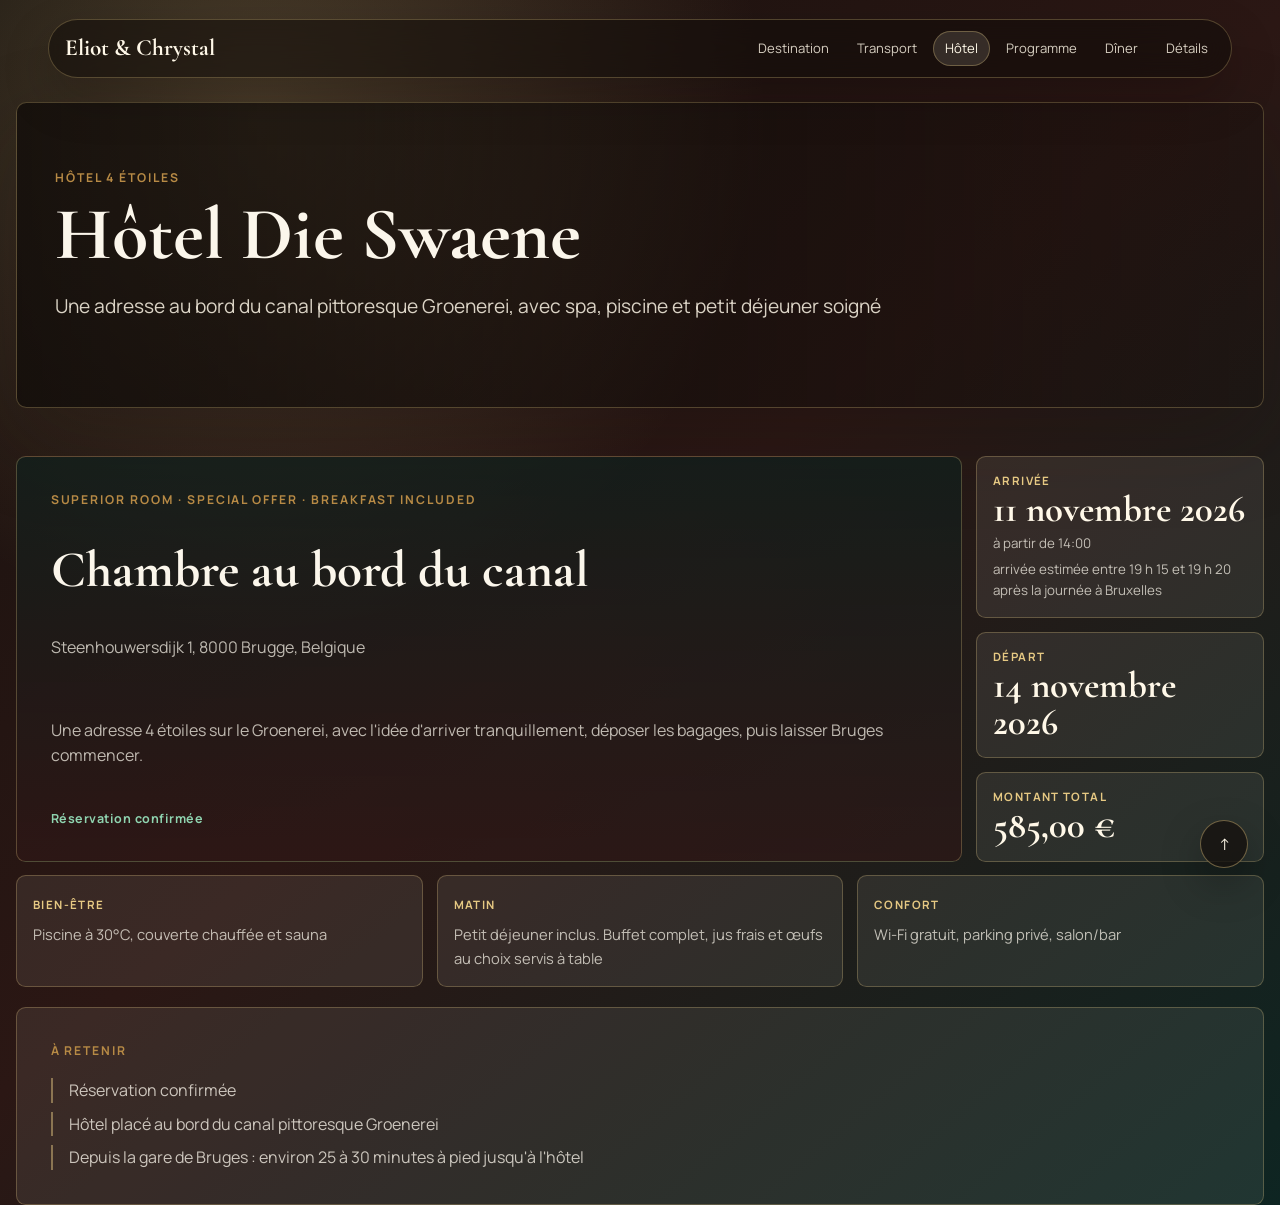
==== hotel.html @ 897fa0b6 "Add files via upload" ====
<!doctype html>
<html lang="fr">
  <head>
    <meta charset="UTF-8" />
    <meta name="viewport" content="width=device-width, initial-scale=1.0" />
    <meta name="description" content="Hôtel Die Swaene à Bruges pour le voyage anniversaire." />
    <title>Hôtel | Die Swaene</title>
    <link rel="preconnect" href="https://images.unsplash.com" />
    <link rel="preconnect" href="https://fonts.googleapis.com" />
    <link rel="preconnect" href="https://fonts.gstatic.com" crossorigin />
    <link href="https://fonts.googleapis.com/css2?family=Cormorant+Garamond:wght@500;600;700&family=Manrope:wght@400;500;600;700&display=swap" rel="stylesheet" />
    <link rel="stylesheet" href="styles.css" />
  </head>
  <body data-page="hotel">
    <main class="page" id="top">
      <nav class="nav" aria-label="Navigation principale">
        <a href="index.html" class="nav__brand" data-nav-page="home">Eliot & Chrystal</a>
        <div class="nav__links">
          <a href="destination.html" data-nav-page="destination">Destination</a>
          <a href="transport.html" data-nav-page="transport">Transport</a>
          <a href="hotel.html" data-nav-page="hotel">Hôtel</a>
          <a href="programme.html" data-nav-page="programme">Programme</a>
          <a href="diner.html" data-nav-page="diner">Dîner</a>
          <a href="details.html" data-nav-page="details">Détails</a>
        </div>
      </nav>
      <a class="back-to-top" href="#top" aria-label="Revenir en haut">↑</a>

      <header class="page-hero page-hero--hotel">
        <p class="kicker">Hôtel 4 étoiles</p>
        <h1>Hôtel Die Swaene</h1>
        <p>Une adresse au bord du canal pittoresque Groenerei, avec spa, piscine et petit déjeuner soigné</p>
      </header>

      <section class="split-layout" aria-label="Informations hôtel">
        <article class="feature-panel feature-panel--hotel">
          <p class="section-label">Superior Room · Special Offer · Breakfast Included</p>
          <h2>Chambre au bord du canal</h2>
          <p class="hotel-address">Steenhouwersdijk 1, 8000 Brugge, Belgique</p>
          <p>Une adresse 4 étoiles sur le Groenerei, avec l'idée d'arriver tranquillement, déposer les bagages, puis laisser Bruges commencer.</p>
          <span class="schedule-status schedule-status--done">Réservation confirmée</span>
        </article>

        <aside class="summary-stack" aria-label="Résumé hôtel">
          <div class="metric-card">
            <span>Arrivée</span>
            <strong>11 novembre 2026</strong>
            <small>à partir de 14:00</small>
            <small>arrivée estimée entre 19 h 15 et 19 h 20 après la journée à Bruxelles</small>
          </div>
          <div class="metric-card">
            <span>Départ</span>
            <strong>14 novembre 2026</strong>
          </div>
          <div class="metric-card">
            <span>Montant total</span>
            <strong>585,00 €</strong>
          </div>
        </aside>
      </section>

      <section class="info-strip" aria-label="Facilités de l'hôtel">
        <article>
          <span>Bien-être</span>
          <p>Piscine à 30°C, couverte chauffée et sauna</p>
        </article>
        <article>
          <span>Matin</span>
          <p>Petit déjeuner inclus. Buffet complet, jus frais et œufs au choix servis à table</p>
        </article>
        <article>
          <span>Confort</span>
          <p>Wi-Fi gratuit, parking privé, salon/bar</p>
        </article>
      </section>

      <section class="content-panel content-panel--compact">
        <p class="section-label">À retenir</p>
        <ul class="fact-list fact-list--compact">
          <li>Réservation confirmée</li>
          <li>Hôtel placé au bord du canal pittoresque Groenerei</li>
          <li>Depuis la gare de Bruges : environ 25 à 30 minutes à pied jusqu'à l'hôtel</li>
        </ul>
      </section>
    </main>
    <script src="app.js" defer></script>
  </body>
</html>
---- styles.css ----
:root {
  --ink: #211a16;
  --muted: #756a61;
  --paper: #f7f0e4;
  --paper-deep: #e8d8bf;
  --gold: #b78a45;
  --gold-light: #e6c983;
  --wine: #5b1725;
  --green: #173d36;
  --cream: #fbf6eb;
  --shadow: 0 30px 90px rgba(22, 17, 12, 0.24);
  --content-width: 92rem;
  font-family: "Manrope", sans-serif;
  color: var(--ink);
  background: #17120f;
}

* {
  box-sizing: border-box;
}

[hidden] {
  display: none !important;
}

html {
  scroll-behavior: smooth;
  scroll-padding-top: 6.5rem;
}

body {
  margin: 0;
  min-width: 320px;
  background:
    radial-gradient(circle at 20% 10%, rgba(230, 201, 131, 0.24), transparent 32rem),
    linear-gradient(140deg, #16110e 0%, #2b1714 48%, #0e2522 100%);
}
button,
a {
  font: inherit;
}
a {
  color: inherit;
  text-decoration: none;
}

img {
  display: block;
  width: 100%;
}

.experience {
  min-height: 100vh;
  overflow: hidden;
}

.page {
  min-height: 100vh;
  padding-top: clamp(5.6rem, 8vw, 6.6rem);
  color: var(--cream);
}

body[data-page="diner"] .page {
  padding-bottom: 6rem;
}

.letter-scene {
  position: fixed;
  inset: 0;
  z-index: 40;
  display: flex;
  flex-direction: column;
  align-items: center;
  justify-content: center;
  gap: clamp(1.4rem, 4vw, 2.5rem);
  padding: 2rem;
  overflow-y: auto;
  background:
    radial-gradient(circle at 50% 42%, rgba(230, 201, 131, 0.2), transparent 28rem),
    linear-gradient(rgba(12, 10, 9, 0.34), rgba(12, 10, 9, 0.78)),
    url("https://images.unsplash.com/photo-1516571748831-5d81767b788d?auto=format&fit=crop&w=1600&q=85") center/cover;
  transition: opacity 900ms ease, visibility 900ms ease, transform 900ms ease;
}

.letter-scene__intro {
  position: relative;
  z-index: 2;
  color: #fff8e8;
  text-align: center;
  animation: riseIn 1000ms ease both 250ms;
}

.letter-scene__intro p {
  margin: 0 0 0.35rem;
  color: var(--gold-light);
  font-size: 0.78rem;
  font-weight: 700;
  letter-spacing: 0.2em;
  text-transform: uppercase;
}

.letter-scene__intro h2 {
  margin: 0;
  font-family: "Cormorant Garamond", serif;
  font-size: clamp(2.6rem, 7vw, 5.2rem);
  line-height: 0.9;
}

.letter-scene__open,
.letter-scene__return {
  position: relative;
  z-index: 7;
  border: 1px solid var(--gold-light);
  border-radius: 2rem;
  padding: 0.75rem 1.2rem;
  background: var(--wine);
  color: var(--cream);
  cursor: pointer;
}

.letter-scene__return {
  border-color: transparent;
  background: transparent;
  text-decoration: underline;
}

.letter-scene button:focus-visible,
.hero__replay:focus-visible,
.hero__shortcut:focus-visible,
.hero__cta:focus-visible {
  outline: 2px solid var(--gold-light);
  outline-offset: 4px;
}

.letter-sparks {
  position: absolute;
  inset: 0;
  overflow: hidden;
  pointer-events: none;
}

.letter-sparks span {
  position: absolute;
  width: 0.35rem;
  height: 0.35rem;
  border-radius: 50%;
  background: var(--gold-light);
  box-shadow: 0 0 1rem rgba(230, 201, 131, 0.9);
  opacity: 0.55;
  animation: sparkle 4.8s ease-in-out infinite;
}

.letter-sparks span:nth-child(1) { left: 16%; top: 26%; animation-delay: 0ms; }
.letter-sparks span:nth-child(2) { left: 78%; top: 28%; animation-delay: 650ms; }
.letter-sparks span:nth-child(3) { left: 23%; top: 73%; animation-delay: 1200ms; }
.letter-sparks span:nth-child(4) { left: 69%; top: 76%; animation-delay: 1800ms; }
.letter-sparks span:nth-child(5) { left: 47%; top: 18%; animation-delay: 2400ms; }
.letter-sparks span:nth-child(6) { left: 52%; top: 84%; animation-delay: 3000ms; }

.letter-light {
  position: absolute;
  width: min(78vw, 48rem);
  aspect-ratio: 1;
  border-radius: 50%;
  background: radial-gradient(circle, rgba(255, 238, 191, 0.34), transparent 66%);
  filter: blur(10px);
  animation: glow 5s ease-in-out infinite alternate;
}

.envelope {
  position: relative;
  width: min(90vw, 43rem);
  height: min(58vw, 25rem);
  min-height: 17rem;
  border: 0;
  padding: 0;
  background: transparent;
  cursor: pointer;
  filter: drop-shadow(0 2rem 4rem rgba(10, 7, 5, 0.42));
  animation: arrive 1200ms cubic-bezier(0.2, 0.75, 0.2, 1) both;
  transition: filter 420ms ease, transform 420ms ease;
}

.envelope__shine {
  position: absolute;
  inset: -18%;
  z-index: 6;
  background: linear-gradient(105deg, transparent 35%, rgba(255, 248, 232, 0.32) 46%, transparent 58%);
  opacity: 0;
  transform: translateX(-55%);
  pointer-events: none;
}

.envelope:hover,
.envelope:focus-visible {
  filter: drop-shadow(0 2.4rem 4.8rem rgba(10, 7, 5, 0.52));
  transform: translateY(-0.35rem);
}

.envelope:focus-visible {
  outline: 2px solid var(--gold-light);
  outline-offset: 0.55rem;
}

.envelope__back,
.envelope__front,
.envelope__flap {
  position: absolute;
  inset: 0;
  border-radius: 0.75rem;
  background:
    linear-gradient(135deg, rgba(255, 255, 255, 0.42), transparent 42%),
    linear-gradient(160deg, #eadcc6, #b99060);
}

.envelope__back {
  z-index: 1;
}

.envelope__front {
  clip-path: polygon(0 34%, 50% 70%, 100% 34%, 100% 100%, 0 100%);
  z-index: 3;
}

.envelope__flap {
  clip-path: polygon(0 0, 50% 56%, 100% 0);
  z-index: 2;
  background: linear-gradient(180deg, #d2b180, #8c633e);
  transform-origin: top center;
  transition: transform 850ms cubic-bezier(0.2, 0.72, 0.16, 1);
}

.kicker,
.section-label {
  margin: 0 0 0.8rem;
  color: var(--gold);
  font-size: 0.76rem;
  font-weight: 700;
  letter-spacing: 0.16em;
  text-transform: uppercase;
}

.hero h1,
.page-hero h1,
.content-panel h2,
.itinerary h1,
.detail-panel h1,
.section-heading h2,
.detail-panel h2 {
  margin: 0;
  font-family: "Cormorant Garamond", serif;
  font-weight: 700;
  line-height: 0.95;
}

.hero__cta {
  display: inline-flex;
  align-items: center;
  justify-content: center;
  min-height: 3.3rem;
  margin-top: 1.2rem;
  padding: 0.9rem 1.35rem;
  border: 1px solid rgba(183, 138, 69, 0.72);
  border-radius: 999px;
  background: rgba(255, 248, 232, 0.12);
  color: #fff5df;
  cursor: pointer;
  transition: transform 180ms ease, box-shadow 180ms ease;
  backdrop-filter: blur(18px);
}

.hero__cta:hover {
  transform: translateY(-2px);
}

.page-hero {
  width: min(100% - 2rem, var(--content-width));
  min-height: 34vh;
  display: flex;
  flex-direction: column;
  justify-content: flex-end;
  margin: 0 auto;
  padding: clamp(2.2rem, 5vw, 4rem) clamp(1.3rem, 3vw, 2.4rem);
  border: 1px solid rgba(230, 201, 131, 0.28);
  border-radius: 0.65rem;
  background:
    linear-gradient(90deg, rgba(18, 13, 10, 0.78), rgba(18, 13, 10, 0.34)),
    url("https://images.unsplash.com/photo-1575474533217-5624da2b24d9?auto=format&fit=crop&w=1800&q=86") center/cover;
  box-shadow: var(--shadow);
}

.page-hero--destination {
  background:
    linear-gradient(90deg, rgba(18, 13, 10, 0.78), rgba(18, 13, 10, 0.28)),
    url("https://images.unsplash.com/photo-1551867633-194f125bddfa?auto=format&fit=crop&w=1800&q=86") center/cover;
}

.page-hero--hotel {
  background:
    linear-gradient(90deg, rgba(18, 13, 10, 0.82), rgba(18, 13, 10, 0.32)),
    url("https://cf.bstatic.com/xdata/images/hotel/max1024x768/216844436.jpg?k=ba3494d7cc664f8fd268b8b6c7fc152a988aed9ec8a101e6c4f894777fe26866&o=") center/cover;
}

.page-hero--transport {
  background:
    linear-gradient(90deg, rgba(18, 13, 10, 0.82), rgba(18, 13, 10, 0.24)),
    url("https://images.unsplash.com/photo-1547756536-cde3673fa2e5?q=80&w=2141&auto=format&fit=crop&ixlib=rb-4.1.0&ixid=M3wxMjA3fDB8MHxwaG90by1wYWdlfHx8fGVufDB8fHx8fA%3D%3D") center/cover;
}

.page-hero--diner {
  background:
    linear-gradient(90deg, rgba(18, 13, 10, 0.84), rgba(91, 23, 37, 0.34)),
    url("https://images.unsplash.com/photo-1414235077428-338989a2e8c0?auto=format&fit=crop&w=1800&q=86") center/cover;
}

.page-hero--compact {
  min-height: 28vh;
}

.page-hero h1 {
  max-width: 100%;
  font-size: clamp(2.55rem, 5.8vw, 4.9rem);
}

.page-hero p:not(.kicker) {
  max-width: 70rem;
  color: rgba(255, 248, 232, 0.84);
  font-size: clamp(1rem, 1.8vw, 1.2rem);
  line-height: 1.85;
}

.page-section,
.page-grid {
  width: min(100% - 2rem, var(--content-width));
  margin: 0 auto;
  padding: clamp(2.4rem, 5vw, 4.2rem) 0;
}

.page-grid {
  display: grid;
  grid-template-columns: minmax(0, 1.45fr) minmax(18rem, 0.55fr);
  gap: 1rem;
}

.content-panel {
  padding: clamp(1.25rem, 3vw, 2.1rem);
  border: 1px solid rgba(230, 201, 131, 0.28);
  border-radius: 0.6rem;
  background: rgba(251, 246, 235, 0.08);
}

.content-panel--wide {
  min-height: 16rem;
}

.content-panel--compact {
  width: min(100% - 2rem, var(--content-width));
  margin: clamp(0.85rem, 2vw, 1.25rem) auto 0;
}

.content-panel h2,
.itinerary h1,
.detail-panel h1 {
  font-size: clamp(2rem, 4vw, 3.45rem);
}

.content-panel p:not(.section-label) {
  color: rgba(251, 246, 235, 0.74);
  line-height: 1.85;
}

.wax-seal {
  position: absolute;
  left: 50%;
  top: 51%;
  z-index: 5;
  display: grid;
  grid-template-columns: repeat(3, auto);
  gap: 0.05rem;
  place-items: center;
  width: 6rem;
  height: 6rem;
  border: 0;
  border-radius: 50%;
  background:
    radial-gradient(circle at 35% 30%, rgba(255, 255, 255, 0.25), transparent 20%),
    linear-gradient(135deg, #8d2434, #4f101b 70%);
  color: #f7d88c;
  box-shadow: 0 1rem 2.2rem rgba(52, 11, 18, 0.34), inset 0 0 0 0.34rem rgba(255, 215, 132, 0.12);
  transform: translate(-50%, -50%);
  transition: opacity 520ms ease, transform 520ms ease, filter 520ms ease;
}

.wax-seal span {
  font-family: "Cormorant Garamond", serif;
  font-size: 1.05rem;
  font-weight: 700;
}

.is-opening.envelope {
  transform: translateY(-0.65rem) scale(1.04);
  filter: drop-shadow(0 2rem 5rem rgba(230, 201, 131, 0.3));
}

.is-opening .envelope__shine {
  animation: shineSweep 850ms ease forwards;
}

.is-opening .envelope__flap {
  transform: rotateX(180deg) translateY(-0.35rem);
}

.is-opening .wax-seal {
  opacity: 0;
  filter: blur(2px);
  pointer-events: none;
  transform: translate(-50%, -50%) scale(1.45) rotate(-10deg);
}

.reveal-site {
  opacity: 1;
  transition: opacity 600ms ease;
}

.reveal-site.is-concealed {
  opacity: 0;
}

.hero {
  position: relative;
  isolation: isolate;
  min-height: 70vh;
  display: flex;
  flex-direction: column;
  justify-content: flex-end;
  padding: clamp(6rem, 9vw, 7.5rem) clamp(1.2rem, 4vw, 3.2rem) clamp(2.2rem, 5vw, 3.8rem);
  color: #fff8e8;
  background: #173d36;
}

.hero__image,
.hero::after {
  position: absolute;
  inset: 0;
  width: 100%;
  height: 100%;
  z-index: -1;
}

.hero__image {
  object-fit: cover;
  object-position: center 45%;
}

.hero::after {
  content: "";
  background: linear-gradient(90deg, rgba(18, 13, 10, 0.82), rgba(18, 13, 10, 0.2)), linear-gradient(0deg, rgba(18, 13, 10, 0.55), transparent);
}

.hero__actions {
  display: flex;
  flex-wrap: wrap;
  align-items: center;
  gap: 0.75rem 1.25rem;
  margin-top: 1rem;
}

.hero__actions .hero__cta {
  margin-top: 0;
  background: var(--wine);
}

.hero__shortcut {
  padding: 0.65rem 0;
  text-decoration: underline;
  text-underline-offset: 0.25em;
}

.hero__replay {
  display: block;
  margin-top: 1.25rem;
  padding: 0.5rem 0;
  border: 0;
  background: transparent;
  color: var(--gold-light);
  font-size: 0.85rem;
  text-decoration: underline;
  cursor: pointer;
}

.photo-credit {
  max-width: var(--content-width);
  margin: 0 auto;
  padding: 0 1rem 1rem;
  color: rgba(251, 246, 235, 0.7);
  font-size: 0.75rem;
}

.photo-credit a {
  text-decoration: underline;
}

.nav {
  position: fixed;
  top: clamp(0.75rem, 2vw, 1.2rem);
  left: 50%;
  z-index: 30;
  display: flex;
  align-items: center;
  justify-content: space-between;
  gap: 1rem;
  width: min(calc(100% - 2rem), 74rem);
  padding: 0.65rem 0.7rem 0.65rem 1rem;
  border: 1px solid rgba(230, 201, 131, 0.28);
  border-radius: 999px;
  background: rgba(18, 13, 10, 0.58);
  color: #fff8e8;
  box-shadow: 0 1.2rem 3rem rgba(8, 6, 4, 0.22);
  backdrop-filter: blur(18px);
  transform: translateX(-50%);
}

.nav__brand {
  font-family: "Cormorant Garamond", serif;
  font-size: 1.45rem;
  font-weight: 700;
}

.nav__links {
  display: flex;
  gap: 0.25rem;
  color: rgba(255, 248, 232, 0.82);
  font-size: 0.82rem;
}

.nav__links a {
  padding: 0.55rem 0.75rem;
  border-radius: 999px;
  transition: background 180ms ease, color 180ms ease;
}

.nav__links a:hover,
.nav__links a:focus-visible,
.nav__links a.is-active {
  background: rgba(255, 248, 232, 0.12);
  color: #fff8e8;
}

.nav__links a.is-active {
  box-shadow: inset 0 0 0 1px rgba(230, 201, 131, 0.32);
}

.back-to-top {
  position: fixed;
  right: clamp(1rem, 2.6vw, 2rem);
  bottom: clamp(1rem, 2.6vw, 2rem);
  z-index: 31;
  display: grid;
  place-items: center;
  width: 3rem;
  height: 3rem;
  border: 1px solid rgba(230, 201, 131, 0.42);
  border-radius: 50%;
  background: rgba(18, 13, 10, 0.68);
  color: #fff8e8;
  box-shadow: 0 1rem 2.6rem rgba(8, 6, 4, 0.28);
  backdrop-filter: blur(18px);
  opacity: 1;
  transform: translateY(0);
  transition: opacity 220ms ease, transform 220ms ease, background 180ms ease;
}

.back-to-top:hover,
.back-to-top:focus-visible {
  background: rgba(91, 23, 37, 0.82);
}

.hero__content {
  width: min(100%, var(--content-width));
  margin: 0 auto;
  animation: riseIn 900ms ease both;
}

.hero h1 {
  max-width: 100%;
  font-size: clamp(3rem, 7.2vw, 6.2rem);
}

.hero p:not(.kicker) {
  max-width: 46rem;
  color: rgba(255, 248, 232, 0.84);
  font-size: clamp(1rem, 1.8vw, 1.2rem);
  line-height: 1.85;
}

.quick-nav,
.itinerary,
.details {
  width: min(100% - 2rem, var(--content-width));
  margin: 0 auto;
  padding: clamp(2.4rem, 5vw, 4.2rem) 0;
}

.quick-nav {
  display: grid;
  grid-template-columns: repeat(4, minmax(0, 1fr));
  gap: 0.75rem;
  padding-top: clamp(1.4rem, 3vw, 2.2rem);
  padding-bottom: clamp(1.4rem, 3vw, 2.2rem);
  color: var(--cream);
}

.quick-nav a {
  display: grid;
  gap: 0.35rem;
  min-height: 4.7rem;
  padding: 0.8rem;
  border: 1px solid rgba(230, 201, 131, 0.24);
  border-radius: 0.55rem;
  background: rgba(251, 246, 235, 0.08);
  transition: background 180ms ease, transform 180ms ease;
}

.quick-nav a:hover,
.quick-nav a:focus-visible {
  background: rgba(251, 246, 235, 0.13);
  transform: translateY(-2px);
}

.quick-nav span {
  color: var(--gold-light);
  font-size: 0.72rem;
  font-weight: 700;
  letter-spacing: 0.12em;
  text-transform: uppercase;
}

.quick-nav strong {
  max-width: 100%;
  font-family: "Cormorant Garamond", serif;
  font-size: 1.18rem;
  line-height: 1.05;
}

.section-heading h2,
.detail-panel h2 {
  font-size: clamp(2.1rem, 4.5vw, 3.7rem);
}

.promise-card h3 {
  margin: 0;
  font-family: "Cormorant Garamond", serif;
  font-size: clamp(1.7rem, 3vw, 2.65rem);
  line-height: 1;
}

.itinerary {
  color: var(--cream);
}

.split-layout {
  width: min(100% - 2rem, var(--content-width));
  display: grid;
  grid-template-columns: minmax(0, 1.55fr) minmax(18rem, 0.45fr);
  gap: 0.85rem;
  margin: 0 auto;
  padding: clamp(1.6rem, 4vw, 3rem) 0 0;
}

.feature-panel,
.metric-card,
.info-strip article {
  border: 1px solid rgba(230, 201, 131, 0.28);
  border-radius: 0.6rem;
  background: rgba(251, 246, 235, 0.08);
}

.feature-panel {
  min-height: 20rem;
  display: flex;
  flex-direction: column;
  justify-content: space-between;
  padding: clamp(1.25rem, 3vw, 2.1rem);
}

.feature-panel--hotel {
  background:
    linear-gradient(rgba(17, 31, 28, 0.78), rgba(47, 23, 22, 0.68)),
    url("https://lh3.googleusercontent.com/gps-cs-s/AHRPTWn5mnzb-MO9X4YHI0JBAw7V761JfwAWhmIZte0hNxw83ujZVccYjxFe50Y20tXw3RKgRbF8bBerBMBnYt1OEQO-olUUBaBmmZezOGZ3fZY389JAwWdXqmCw-1Qeg7gKebZ9RS7q=s1360-w1360-h1020-rw") center/cover;
}

.feature-panel--transport {
  background:
    linear-gradient(135deg, rgba(23, 61, 54, 0.8), rgba(36, 20, 16, 0.72)),
    url("https://positivr.fr/wp-content/uploads/2018/07/image-une-15-plus-beaux-voyages-train-monde.jpg") center/cover;
}

.feature-panel--diner {
  background:
    linear-gradient(135deg, rgba(91, 23, 37, 0.78), rgba(36, 20, 16, 0.72)),
    radial-gradient(circle at 18% 18%, rgba(230, 201, 131, 0.2), transparent 22rem);
}

.feature-panel h2 {
  max-width: 100%;
  margin: 0;
  font-family: "Cormorant Garamond", serif;
  font-size: clamp(2.1rem, 4vw, 3.4rem);
  line-height: 0.95;
}

.feature-panel p:not(.section-label),
.metric-card small,
.info-strip p {
  color: rgba(251, 246, 235, 0.72);
  line-height: 1.6;
}

.route-timeline {
  display: grid;
  gap: 0.65rem;
  margin-top: 1.1rem;
}

.route-timeline div {
  display: grid;
  grid-template-columns: auto 1fr;
  gap: 0.15rem 0.75rem;
  align-items: center;
  padding: 0.85rem;
  border: 1px solid rgba(230, 201, 131, 0.24);
  border-radius: 0.5rem;
  background: rgba(251, 246, 235, 0.08);
}

.route-timeline span {
  grid-row: span 2;
  display: grid;
  place-items: center;
  width: 2rem;
  height: 2rem;
  border-radius: 50%;
  background: rgba(230, 201, 131, 0.18);
  color: var(--gold-light);
  font-size: 0.72rem;
  font-weight: 700;
}

.route-timeline strong {
  color: #fff8e8;
}

.route-timeline small {
  color: rgba(251, 246, 235, 0.66);
}

.summary-stack {
  display: grid;
  gap: 0.85rem;
}

.metric-card {
  display: grid;
  gap: 0.25rem;
  padding: 1rem;
}

.metric-card--gold {
  background: rgba(183, 138, 69, 0.16);
}

.metric-card span,
.info-strip span {
  color: var(--gold-light);
  font-size: 0.72rem;
  font-weight: 700;
  letter-spacing: 0.12em;
  text-transform: uppercase;
}

.metric-card strong,
.info-strip strong {
  color: #fff8e8;
  font-family: "Cormorant Garamond", serif;
  font-size: clamp(1.6rem, 3vw, 2.3rem);
  line-height: 1;
}

.info-strip {
  width: min(100% - 2rem, var(--content-width));
  display: grid;
  grid-template-columns: repeat(3, minmax(0, 1fr));
  gap: 0.85rem;
  margin: 0.85rem auto 0;
}

.info-strip article {
  padding: 1rem;
}

.info-strip p {
  margin: 0.55rem 0 0;
  font-size: 0.92rem;
}

.schedule-grid {
  display: grid;
  grid-template-columns: repeat(2, minmax(0, 1fr));
  gap: 0.85rem;
}

.schedule-card {
  display: grid;
  gap: 0.65rem;
  padding: clamp(1.15rem, 2.4vw, 1.6rem);
  border: 1px solid rgba(230, 201, 131, 0.28);
  border-radius: 0.6rem;
  background: rgba(251, 246, 235, 0.08);
}

.schedule-leg {
  display: flex;
  align-items: center;
  justify-content: space-between;
  gap: 0.85rem;
  padding: 0.85rem;
  border: 1px solid rgba(230, 201, 131, 0.22);
  border-radius: 0.5rem;
  background: rgba(12, 10, 9, 0.2);
}

.schedule-leg strong {
  color: #fff8e8;
  font-family: "Cormorant Garamond", serif;
  font-size: 1.15rem;
}

.schedule-leg small {
  display: block;
  margin-top: 0.15rem;
  color: rgba(251, 246, 235, 0.66);
  font-size: 0.82rem;
}

.schedule-leg__time {
  text-align: right;
}

.schedule-status {
  color: var(--gold-light);
  font-size: 0.78rem;
  font-weight: 700;
  letter-spacing: 0.04em;
}

.schedule-status--done {
  color: #8fd4b0;
}

.schedule-note {
  margin: 1rem 0 0;
  color: rgba(251, 246, 235, 0.72);
  line-height: 1.6;
}

.schedule-note a {
  color: var(--gold-light);
  text-decoration: underline;
  text-underline-offset: 0.18em;
}

.hotel-address {
  color: rgba(251, 246, 235, 0.72);
  line-height: 1.75;
}

.fact-list {
  display: grid;
  gap: 0.55rem;
  margin: 0;
  padding: 0;
  list-style: none;
  color: rgba(251, 246, 235, 0.76);
  line-height: 1.55;
}

.fact-list li {
  padding-left: 1rem;
  border-left: 2px solid rgba(230, 201, 131, 0.48);
}

.fact-list--compact {
  margin-top: 1.2rem;
}

.hotel-address {
  margin: 0.9rem 0 1rem;
}

.reservation-link {
  align-self: start;
  margin-top: auto;
  padding: 0.85rem 1.2rem;
  border: 1px solid rgba(230, 201, 131, 0.72);
  border-radius: 999px;
  background: rgba(255, 248, 232, 0.12);
  color: #fff5df;
  backdrop-filter: blur(18px);
  transition: transform 180ms ease, background 180ms ease;
}

.reservation-link:hover {
  background: rgba(255, 248, 232, 0.18);
  transform: translateY(-2px);
}

.reservation-link--secondary {
  background: rgba(183, 138, 69, 0.14);
}

.action-row {
  display: flex;
  flex-wrap: wrap;
  gap: 0.7rem;
  margin-top: auto;
}

.action-row .reservation-link {
  margin-top: 0;
}

.section-heading {
  display: flex;
  align-items: end;
  justify-content: space-between;
  gap: 2rem;
  margin-bottom: 1.25rem;
}

.section-heading__copy {
  max-width: 56rem;
  margin: 0;
  color: rgba(251, 246, 235, 0.72);
  line-height: 1.75;
}

.itinerary.page-section {
  padding: 1.2rem 0 2rem;
}

.itinerary .section-heading {
  align-items: center;
  gap: 1rem;
  margin-bottom: 1.2rem;
}

.itinerary .section-heading__copy {
  max-width: 28rem;
  font-size: 0.85rem;
  line-height: 1.5;
}

.days {
  display: grid;
  gap: 0.8rem;
}

.day-card {
  display: grid;
  grid-template-columns: minmax(10rem, 0.65fr) minmax(0, 3fr);
  gap: 1.4rem;
  padding: 1.25rem;
  border: 1px solid rgba(230, 201, 131, 0.2);
  border-radius: 0.65rem;
  background: rgba(251, 246, 235, 0.045);
}

.day-card__header {
  min-width: 0;
}

.day-card__date {
  color: var(--gold-light);
  font-size: 0.7rem;
  font-weight: 700;
  letter-spacing: 0.05em;
  text-transform: uppercase;
}

.day-card h2 {
  margin: 0.55rem 0;
  font-family: "Cormorant Garamond", serif;
  font-size: 1.9rem;
  line-height: 1;
}

.day-card p {
  margin: 0;
  color: rgba(251, 246, 235, 0.65);
  font-size: 0.78rem;
  line-height: 1.55;
}

.day-card__sections {
  display: grid;
  grid-template-columns: repeat(3, minmax(0, 1fr));
  gap: 1.1rem;
}

.day-card__sections:has(> :last-child:nth-child(2)) {
  grid-template-columns: repeat(2, minmax(0, 1fr));
}

.day-card__section {
  min-width: 0;
  padding-left: 1rem;
  border-left: 1px solid rgba(230, 201, 131, 0.22);
}

.day-card__section h3 {
  margin: 0 0 0.65rem;
  color: var(--gold-light);
  font-size: 0.76rem;
  line-height: 1.4;
}

.day-card__list {
  display: grid;
  gap: 0.6rem;
  margin: 0;
  padding: 0;
  list-style: none;
  color: rgba(251, 246, 235, 0.82);
  font-size: 0.82rem;
  line-height: 1.55;
}

.day-card__list strong {
  color: var(--cream);
  white-space: nowrap;
}

.day-card__list a {
  color: var(--gold-light);
  text-decoration: underline;
  text-underline-offset: 0.18em;
}

.day-card__places {
  display: grid;
  margin: 0;
  padding: 0;
  list-style: none;
}

.day-card__places li + li {
  border-top: 1px solid rgba(230, 201, 131, 0.12);
}

.day-card__places a {
  display: grid;
  grid-template-columns: minmax(0, 1fr) auto;
  gap: 0.15rem 0.5rem;
  padding: 0.5rem 0;
  color: var(--cream);
  font-size: 0.82rem;
  line-height: 1.4;
  overflow-wrap: anywhere;
}

.day-card__places li:first-child a {
  padding-top: 0;
}

.day-card__map-label {
  color: var(--gold-light);
  font-size: 1rem;
}

.day-card__places a:hover,
.day-card__places a:focus-visible {
  color: var(--gold-light);
  text-decoration: underline;
  text-underline-offset: 0.18em;
}

.day-card__address {
  grid-column: 1 / -1;
  color: rgba(251, 246, 235, 0.62);
  font-size: 0.72rem;
  line-height: 1.45;
}

.activities {
  margin-top: 2rem;
}

.activities__filters {
  display: flex;
  flex-wrap: wrap;
  gap: 0.5rem;
  margin-bottom: 1rem;
}

.activities__filters button {
  padding: 0.5rem 0.85rem;
  border: 1px solid rgba(230, 201, 131, 0.25);
  border-radius: 2rem;
  background: transparent;
  color: var(--cream);
  font-size: 0.78rem;
  cursor: pointer;
}

.activities__filters button[aria-pressed="true"] {
  background: var(--gold-light);
  color: var(--ink);
}

.activities__browser {
  display: grid;
  grid-template-columns: minmax(0, 1.4fr) minmax(0, 1fr);
  align-items: start;
  gap: 1rem;
}

.activities__choices {
  display: grid;
  grid-template-columns: repeat(2, minmax(0, 1fr));
  gap: 0.5rem;
}

.activity-choice {
  display: flex;
  align-items: center;
  gap: 0.7rem;
  min-width: 0;
  padding: 0.85rem;
  border: 1px solid rgba(230, 201, 131, 0.2);
  border-radius: 0.65rem;
  background: rgba(251, 246, 235, 0.045);
  color: var(--cream);
  text-align: left;
  cursor: pointer;
}

.activity-choice[hidden] {
  display: none;
}

.activity-choice[aria-pressed="true"] {
  border-color: var(--gold-light);
  background: rgba(230, 201, 131, 0.13);
  box-shadow: inset 3px 0 var(--gold-light);
}

.activity-choice:hover,
.activities__filters button:hover {
  border-color: var(--gold-light);
}

.activity-choice:focus-visible,
.activities__filters button:focus-visible {
  outline: 2px solid var(--gold-light);
  outline-offset: 3px;
}

.activity-choice__icon,
.activity-detail__icon {
  display: grid;
  flex: 0 0 auto;
  place-items: center;
  width: 2.4rem;
  height: 2.4rem;
  border-radius: 0.6rem;
  background: rgba(230, 201, 131, 0.1);
  color: var(--gold-light);
}

.activity-choice svg,
.activity-detail svg {
  width: 1.5rem;
  height: 1.5rem;
}

.activity-choice__name {
  display: block;
  font-size: 0.82rem;
  font-weight: 700;
  line-height: 1.4;
}

.activity-choice__preview {
  display: block;
  margin-top: 0.3rem;
  color: rgba(251, 246, 235, 0.72);
  font-size: 0.7rem;
  line-height: 1.45;
}

.activity-detail {
  min-width: 0;
  padding: 1.25rem;
  border: 1px solid rgba(230, 201, 131, 0.35);
  border-radius: 0.8rem;
  background: linear-gradient(135deg, rgba(230, 201, 131, 0.12), rgba(251, 246, 235, 0.03));
  color: rgba(251, 246, 235, 0.82);
  font-size: 0.82rem;
  line-height: 1.6;
}

.activity-detail__heading {
  display: flex;
  align-items: center;
  gap: 0.75rem;
}

.activity-detail__category {
  color: var(--gold-light);
  font-size: 0.72rem;
}

.activity-detail h3 {
  margin: 0.8rem 0;
  color: var(--cream);
  font-family: "Cormorant Garamond", serif;
  font-size: 1.9rem;
  line-height: 1.1;
}

.activity-detail p {
  margin: 0 0 0.75rem;
}

.activity-detail__atmosphere {
  color: rgba(251, 246, 235, 0.65);
}

.activity-detail a,
.itinerary .section-heading__copy a {
  color: var(--gold-light);
  text-decoration: underline;
  text-underline-offset: 0.18em;
}

.activity-detail a {
  display: block;
  padding-top: 0.75rem;
  border-top: 1px solid rgba(230, 201, 131, 0.2);
  overflow-wrap: anywhere;
}

.activity-detail a span:first-child {
  display: block;
  margin-bottom: 0.25rem;
  color: var(--cream);
}

.activities__hint {
  margin: 0.75rem 0 0;
  color: rgba(251, 246, 235, 0.65);
  font-size: 0.7rem;
}

@media (max-width: 800px) {
  .activities__browser {
    grid-template-columns: minmax(0, 1fr);
  }

  .activity-choice {
    padding: 0.65rem;
  }

  .activity-choice__icon {
    display: none;
  }

  .activity-choice__name {
    font-size: 0.75rem;
  }

  .activity-choice__preview {
    font-size: 0.65rem;
  }

  .activity-detail {
    padding: 1rem;
  }

  .activity-detail h3 {
    font-size: 1.65rem;
  }
}

.visually-hidden {
  position: absolute;
  width: 1px;
  height: 1px;
  padding: 0;
  overflow: hidden;
  clip-path: inset(50%);
  white-space: nowrap;
}

@media (max-width: 1100px) {
  .day-card {
    grid-template-columns: minmax(0, 1fr);
    gap: 1rem;
  }

  .day-card__header {
    padding-bottom: 0.85rem;
    border-bottom: 1px solid rgba(230, 201, 131, 0.18);
  }

  .day-card__section:first-child {
    padding-left: 0;
    border-left: 0;
  }
}

.details {
  display: grid;
  grid-template-columns: minmax(0, 1fr) minmax(18rem, 0.65fr);
  gap: clamp(1rem, 3vw, 2rem);
  align-items: stretch;
  color: var(--cream);
}

.detail-panel,
.promise-card {
  border: 1px solid rgba(230, 201, 131, 0.28);
  border-radius: 0.6rem;
  background: rgba(251, 246, 235, 0.08);
}

.detail-panel {
  padding: clamp(1.25rem, 3vw, 2.1rem);
}

.detail-panel ul {
  display: grid;
  gap: 0.65rem;
  margin: 1.25rem 0 0;
  padding: 0;
  list-style: none;
  color: rgba(251, 246, 235, 0.76);
  line-height: 1.7;
}

.detail-panel li {
  padding-left: 1.2rem;
  border-left: 2px solid rgba(230, 201, 131, 0.5);
}

.promise-card {
  display: flex;
  flex-direction: column;
  justify-content: space-between;
  min-height: 18rem;
  padding: 1.25rem;
  background:
    linear-gradient(rgba(91, 23, 37, 0.72), rgba(23, 61, 54, 0.68)),
    url("https://images.unsplash.com/photo-1543429776-2782fc586c0a?auto=format&fit=crop&w=900&q=84") center/cover;
}

.promise-card p {
  margin: 0;
  color: var(--gold-light);
  font-family: "Cormorant Garamond", serif;
  font-size: clamp(3rem, 7vw, 5rem);
  line-height: 0.8;
}

.promise-card span {
  color: rgba(251, 246, 235, 0.78);
}

@keyframes arrive {
  from {
    opacity: 0;
    transform: translateY(3rem) rotateX(12deg) scale(0.96);
  }
  to {
    opacity: 1;
    transform: translateY(0) rotateX(0) scale(1);
  }
}

@keyframes glow {
  from { opacity: 0.55; transform: scale(0.95); }
  to { opacity: 0.95; transform: scale(1.04); }
}

@keyframes sparkle {
  0%, 100% { opacity: 0.15; transform: translateY(0) scale(0.7); }
  45% { opacity: 0.85; transform: translateY(-0.7rem) scale(1); }
}

@keyframes shineSweep {
  0% { opacity: 0; transform: translateX(-55%); }
  25% { opacity: 1; }
  100% { opacity: 0; transform: translateX(55%); }
}

@keyframes riseIn {
  from { opacity: 0; transform: translateY(1.4rem); }
  to { opacity: 1; transform: translateY(0); }
}

@media (prefers-reduced-motion: reduce) {
  *,
  *::before,
  *::after {
    animation-duration: 1ms !important;
    scroll-behavior: auto !important;
    transition-duration: 1ms !important;
  }
}

@media (max-width: 880px) {
  .page-grid,
  .split-layout,
  .details {
    grid-template-columns: 1fr;
  }

  .quick-nav {
    grid-template-columns: repeat(2, minmax(0, 1fr));
  }

  .info-strip {
    grid-template-columns: 1fr;
  }

  .schedule-grid {
    grid-template-columns: 1fr;
  }

  .schedule-leg {
    flex-direction: column;
    align-items: flex-start;
  }

  .schedule-leg__time {
    text-align: left;
  }

  .feature-panel {
    min-height: auto;
  }

  .section-heading {
    align-items: start;
    flex-direction: column;
  }

}

@media (max-width: 620px) {
  .letter-scene {
    padding: 1rem;
  }

  .envelope {
    height: min(68vw, 19rem);
    min-height: 13rem;
  }

  .wax-seal {
    width: 4.9rem;
    height: 4.9rem;
  }

  .hero {
    min-height: auto;
    padding-top: 10rem;
  }

  .hero h1 {
    font-size: clamp(2.75rem, 13vw, 4.8rem);
  }

  .hero__actions {
    display: grid;
    grid-template-columns: repeat(2, minmax(0, 1fr));
  }

  .hero__actions .hero__cta {
    grid-column: 1 / -1;
  }

  .hero__shortcut {
    text-align: center;
  }

  .page {
    padding-top: 9.5rem;
  }

  @media (max-height: 600px) {
    .letter-scene {
      justify-content: flex-start;
      gap: 0.75rem;
      padding: 1rem;
    }

    .letter-scene__intro h2 {
      font-size: 2rem;
    }

    .envelope {
      flex-shrink: 0;
      min-height: 10rem;
      height: 35vh;
    }
  }

  .page-hero h1 {
    font-size: clamp(2.35rem, 11vw, 4.2rem);
  }

  .nav {
    align-items: stretch;
    flex-direction: column;
    gap: 0.7rem;
    border-radius: 1rem;
    padding: 0.7rem;
  }

  .nav__brand {
    padding-left: 0.35rem;
    font-size: 1.25rem;
  }

  .nav__links {
    overflow-x: auto;
    flex-wrap: nowrap;
    justify-content: flex-start;
    font-size: 0.78rem;
    scrollbar-width: none;
  }

  .nav__links::-webkit-scrollbar {
    display: none;
  }

  .nav__links a {
    flex: 0 0 auto;
    white-space: nowrap;
  }

  .quick-nav {
    grid-template-columns: 1fr;
  }

  .day-card {
    padding: 1rem;
  }

  .day-card__sections,
  .day-card__sections:has(> :last-child:nth-child(2)) {
    grid-template-columns: minmax(0, 1fr);
    gap: 1rem;
  }

  .day-card__section {
    padding-left: 0;
    border-left: 0;
  }

  .day-card__section + .day-card__section {
    padding-top: 0.85rem;
    border-top: 1px solid rgba(230, 201, 131, 0.14);
  }

  .day-card__list,
  .day-card__places a {
    font-size: 0.88rem;
  }

  .day-card__address {
    font-size: 0.78rem;
  }
}
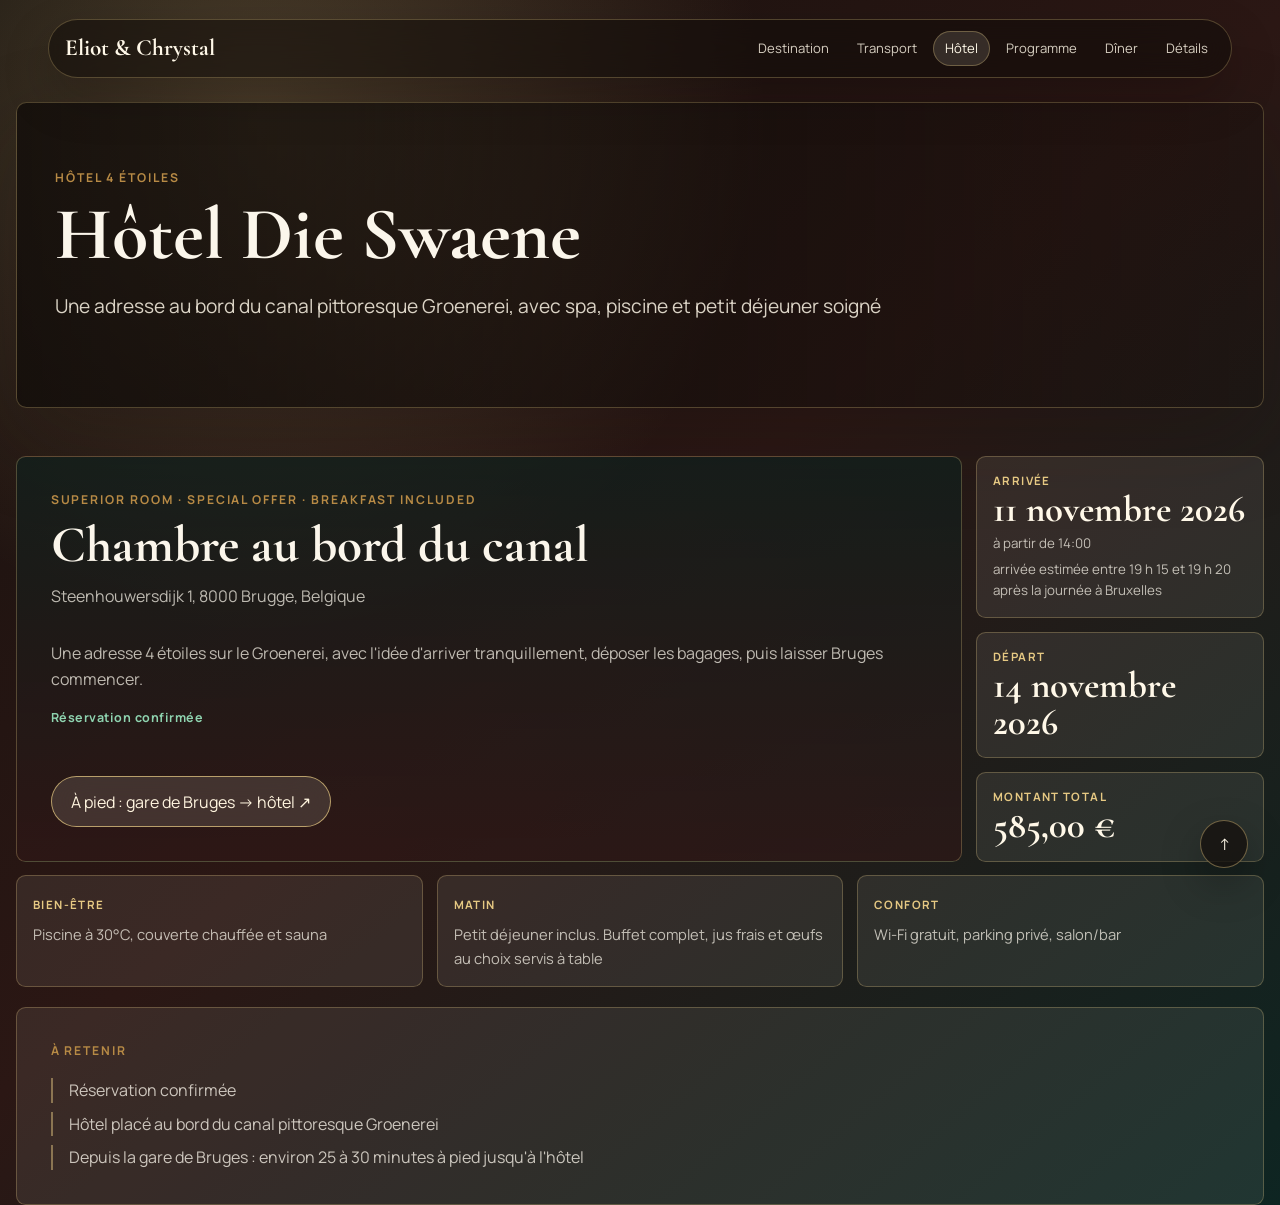
==== commit 5922fc1f: "feat(hotel): add walking directions from station" ====
--- a/hotel.html
+++ b/hotel.html
@@ -39,6 +39,17 @@
           <p class="hotel-address">Steenhouwersdijk 1, 8000 Brugge, Belgique</p>
           <p>Une adresse 4 étoiles sur le Groenerei, avec l'idée d'arriver tranquillement, déposer les bagages, puis laisser Bruges commencer.</p>
           <span class="schedule-status schedule-status--done">Réservation confirmée</span>
+          <div class="action-row">
+            <a
+              class="reservation-link"
+              href="https://www.google.com/maps/dir/Bruges,+Stationsplein+5,+8000+Bruges,+Belgique/Steenhouwersdijk+1,+8000+Brugge,+Belgique/@51.2031431,3.218065,16z/am=t/data=!4m14!4m13!1m5!1m1!1s0x47c350e753120e21:0xe17df23b83046877!2m2!1d3.2178509!2d51.1976659!1m5!1m1!1s0x47c350cf7e0e93a1:0xd7821f11d53ed0d3!2m2!1d3.2285789!2d51.2083322!3e2?authuser=0&amp;entry=ttu&amp;g_ep=EgoyMDI2MTEwNC4wIKXMDSoASAFQAw%3D%3D"
+              target="_blank"
+              rel="noopener noreferrer"
+            >
+              À pied : gare de Bruges → hôtel ↗
+              <span class="visually-hidden"> — Google Maps, nouvel onglet</span>
+            </a>
+          </div>
         </article>
 
         <aside class="summary-stack" aria-label="Résumé hôtel">
--- a/styles.css
+++ b/styles.css
@@ -730,7 +730,7 @@
   padding: 0.85rem;
   border: 1px solid rgba(230, 201, 131, 0.24);
   border-radius: 0.5rem;
-  background: rgba(251, 246, 235, 0.08);
+  background: rgba(18, 24, 21, 0.5);
 }
 
 .route-timeline span {
@@ -751,7 +751,7 @@
 }
 
 .route-timeline small {
-  color: rgba(251, 246, 235, 0.66);
+  color: rgba(251, 246, 235, 0.9);
 }
 
 .summary-stack {
